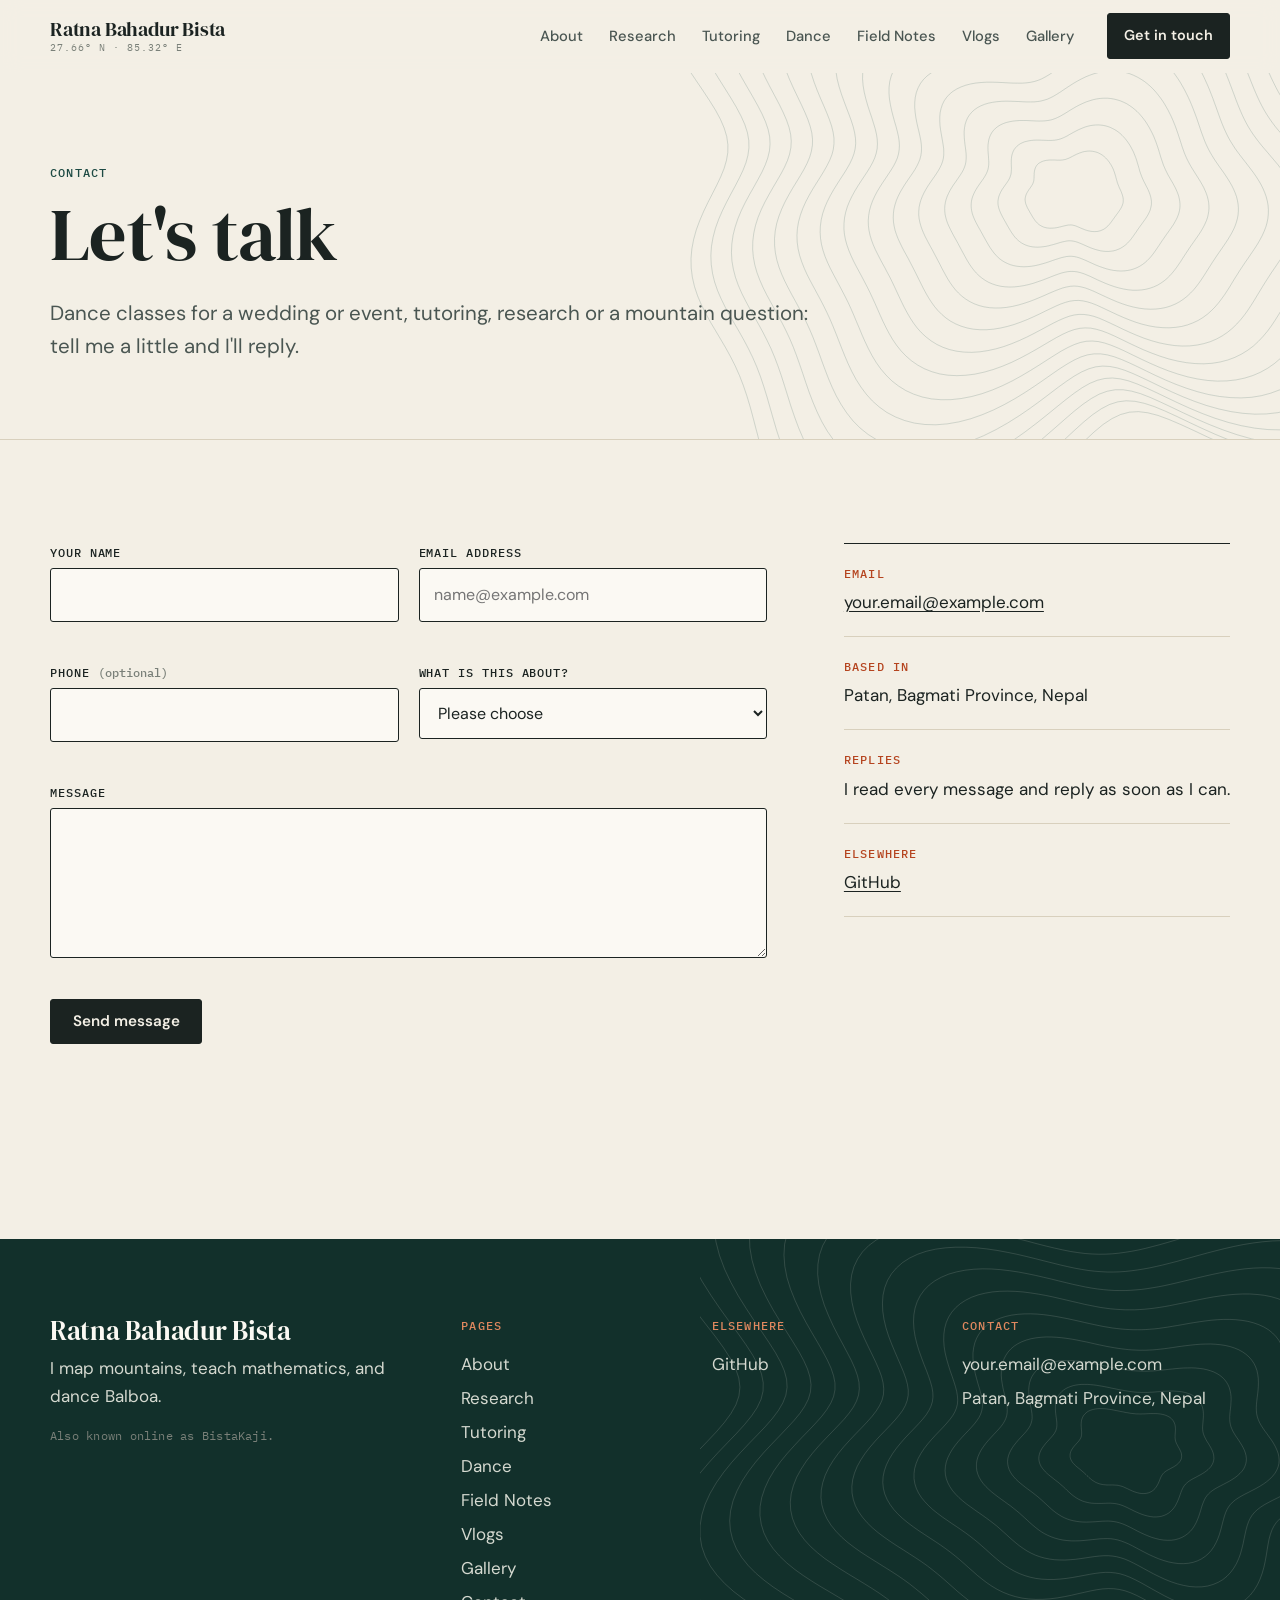
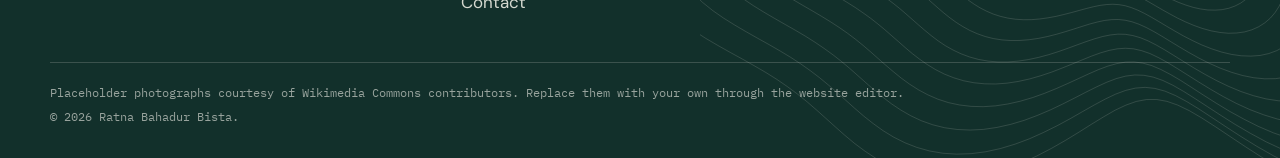
==== contact.html @ 3129ac55 "Add files via upload" ====
<!DOCTYPE html>
<html lang="en">
<head>
  <meta charset="utf-8">
  <meta name="viewport" content="width=device-width, initial-scale=1">
  <title>Contact | Ratna Bahadur Bista</title>
  <meta name="description" content="Contact Ratna Bahadur Bista about Balboa dance lessons for weddings and events, Mathematics and Physics tutoring, or GIS and mountain research.">
  <meta name="theme-color" content="#f3efe5">

  <meta property="og:type" content="website">
  <meta property="og:title" content="Contact | Ratna Bahadur Bista">
  <meta property="og:description" content="Contact Ratna Bahadur Bista about Balboa dance lessons for weddings and events, Mathematics and Physics tutoring, or GIS and mountain research.">
  <meta property="og:image" content="https://commons.wikimedia.org/wiki/Special:FilePath/Himalayas,_Ama_Dablam,_Nepal.jpg?width=1200">
  <meta name="twitter:card" content="summary_large_image">

  <link rel="icon" href="assets/img/favicon.svg" type="image/svg+xml">

  <link rel="preconnect" href="https://fonts.googleapis.com">
  <link rel="preconnect" href="https://fonts.gstatic.com" crossorigin>
  <link rel="stylesheet" href="assets/css/fonts.css">
  <link rel="stylesheet" href="assets/css/style.css">

  <script>document.documentElement.classList.add("js");</script>
  <script src="assets/js/ui.js" defer></script>
  <script src="assets/js/content.js" defer></script>
</head>

<body data-page="contact">

  <div id="site-header"></div>

  <main id="main" tabindex="-1">
    <section class="page-head">
      <div class="wrap">
        <p class="label">Contact</p>
        <h1>Let's talk</h1>
        <p class="lede">
          Dance classes for a wedding or event, tutoring, research or a mountain question:
          tell me a little and I'll reply.
        </p>
      </div>
    </section>

    <section class="section">
      <div class="wrap contact-grid">

        <form id="contactForm" action="https://api.web3forms.com/submit" method="POST" novalidate>
          <input type="hidden" name="access_key" value="36058563-68e9-4962-98e3-a7dc80bc1c8d">
          <input type="hidden" name="from_name" value="Website enquiry">
          <input type="checkbox" name="botcheck" style="display:none" tabindex="-1" autocomplete="off">

          <div class="field-row">
            <div class="field">
              <label for="name">Your name</label>
              <input id="name" name="name" type="text" autocomplete="name" maxlength="100" required>
              <span class="field-error" aria-live="polite"></span>
            </div>
            <div class="field">
              <label for="email">Email address</label>
              <input id="email" name="email" type="email" autocomplete="email" placeholder="name@example.com" required>
              <span class="field-error" aria-live="polite"></span>
            </div>
          </div>

          <div class="field-row">
            <div class="field">
              <label for="phone">Phone <span class="optional">(optional)</span></label>
              <input id="phone" name="phone" type="tel" autocomplete="tel">
              <span class="field-error"></span>
            </div>
            <div class="field">
              <label for="topic">What is this about?</label>
              <select id="topic" name="topic" required>
                <option value="">Please choose</option>
                <optgroup label="Dance">
                  <option>Dance: wedding lesson or first dance</option>
                  <option>Dance: ballroom or social dance event</option>
                  <option>Dance: school, college or club workshop</option>
                  <option>Dance: private or group lessons</option>
                </optgroup>
                <optgroup label="Other">
                  <option>Tutoring: Mathematics</option>
                  <option>Tutoring: Physics</option>
                  <option>GIS or research collaboration</option>
                  <option>Trekking or mountain enquiry</option>
                  <option>Something else</option>
                </optgroup>
              </select>
              <span class="field-error" aria-live="polite"></span>
            </div>
          </div>

          <fieldset class="event-fields" id="eventFields" hidden>
            <legend class="label" style="padding:0 8px">About your event or group</legend>

            <div class="field-row">
              <div class="field">
                <label for="eventDate">Date <span class="optional">(if known)</span></label>
                <input id="eventDate" name="event_date" type="text" placeholder="e.g. 14 February 2027">
                <span class="field-error"></span>
              </div>
              <div class="field">
                <label for="eventPlace">Venue or city</label>
                <input id="eventPlace" name="event_place" type="text">
                <span class="field-error"></span>
              </div>
            </div>

            <div class="field-row">
              <div class="field">
                <label for="groupSize">Approximate number of people</label>
                <input id="groupSize" name="group_size" type="number" min="1" inputmode="numeric">
                <span class="field-error"></span>
              </div>
              <div class="field">
                <label for="groupLevel">Dance experience</label>
                <select id="groupLevel" name="group_level">
                  <option value="">Not sure</option>
                  <option>Complete beginners</option>
                  <option>Some experience</option>
                  <option>Mixed levels</option>
                </select>
                <span class="field-error"></span>
              </div>
            </div>
          </fieldset>

          <div class="field">
            <label for="message">Message</label>
            <textarea id="message" name="message" maxlength="3000" required></textarea>
            <span class="field-error" aria-live="polite"></span>
          </div>

          <div class="h-captcha" data-captcha="true"></div>

          <button class="btn btn-solid" type="submit">Send message</button>
          <p class="form-result" id="formResult" role="status" aria-live="polite"></p>
        </form>

        <aside class="contact-side" aria-label="Contact details">
          <div>
            <p class="label">Email</p>
            <p><a data-mailto="site.email" href="#">your.email@example.com</a></p>
          </div>
          <div>
            <p class="label">Based in</p>
            <p data-text="site.location">Patan, Bagmati Province, Nepal</p>
          </div>
          <div>
            <p class="label">Replies</p>
            <p data-text="site.replyNote">I read every message and reply as soon as I can.</p>
          </div>
          <div>
            <p class="label">Elsewhere</p>
            <div class="social-list">
              <a data-href="site.github" hidden target="_blank" rel="noopener">GitHub</a>
              <a data-href="site.linkedin" hidden target="_blank" rel="noopener">LinkedIn</a>
              <a data-href="site.youtube" hidden target="_blank" rel="noopener">YouTube</a>
              <a data-href="site.instagram" hidden target="_blank" rel="noopener">Instagram</a>
              <a data-href="site.researchgate" hidden target="_blank" rel="noopener">ResearchGate</a>
            </div>
          </div>
        </aside>
      </div>
    </section>
  </main>

  <div id="site-footer"></div>

  <noscript>
    <p style="padding:16px;text-align:center">This website needs JavaScript to show its content.</p>
  </noscript>

  <script src="assets/js/contact.js" defer></script>
  <script src="https://web3forms.com/client/script.js" async defer></script>

</body>
</html>
---- assets/css/fonts.css ----
/* ============================================================
   FONTS: the one file to edit to change fonts across the whole site.

   HOW TO CHANGE THE FONT
   1. Exactly ONE preset below must be active (not commented out).
   2. To switch: put comment marks around the active preset, and
      remove the comment marks around the preset you want.
   3. Commit the file. Every page updates. Nothing else needs editing.

   TO USE ANY OTHER GOOGLE FONT
   Choose it on fonts.google.com, copy its import URL into a new preset,
   and set --font-display (headings) and --font-body (text).
   ============================================================ */


/* PRESET 1 (active): DM Serif Display for headings, DM Sans for text */
@import url("https://fonts.googleapis.com/css2?family=DM+Serif+Display:ital@0;1&family=DM+Sans:wght@400;500;600;700&family=IBM+Plex+Mono:wght@400;500&display=swap");

:root {
  --font-display: "DM Serif Display", Georgia, "Times New Roman", serif;
  --font-body: "DM Sans", system-ui, -apple-system, "Segoe UI", sans-serif;
  --font-mono: "IBM Plex Mono", ui-monospace, "SFMono-Regular", Menlo, monospace;
  --display-weight: 400;
  --display-letter-spacing: -0.01em;
  --display-variation: normal;
  --numeral-style: italic;
}


/* PRESET 2: Newsreader for headings, DM Sans for text
@import url("https://fonts.googleapis.com/css2?family=Newsreader:wght@400;500;600&family=DM+Sans:wght@400;500;600;700&family=IBM+Plex+Mono:wght@400;500&display=swap");

:root {
  --font-display: "Newsreader", Georgia, "Times New Roman", serif;
  --font-body: "DM Sans", system-ui, -apple-system, "Segoe UI", sans-serif;
  --font-mono: "IBM Plex Mono", ui-monospace, "SFMono-Regular", Menlo, monospace;
  --display-weight: 500;
  --display-letter-spacing: -0.015em;
  --display-variation: normal;
  --numeral-style: italic;
}
*/


/* PRESET 3: DM Sans for headings, Source Serif 4 for text
@import url("https://fonts.googleapis.com/css2?family=DM+Sans:wght@500;600;700&family=Source+Serif+4:wght@400;500;600&family=IBM+Plex+Mono:wght@400;500&display=swap");

:root {
  --font-display: "DM Sans", system-ui, -apple-system, "Segoe UI", sans-serif;
  --font-body: "Source Serif 4", Georgia, "Times New Roman", serif;
  --font-mono: "IBM Plex Mono", ui-monospace, "SFMono-Regular", Menlo, monospace;
  --display-weight: 600;
  --display-letter-spacing: -0.025em;
  --display-variation: normal;
  --numeral-style: normal;
}
*/


/* PRESET 4: the original Fraunces and Instrument Sans
@import url("https://fonts.googleapis.com/css2?family=Fraunces:opsz,wght@9..144,400;9..144,500;9..144,600&family=Instrument+Sans:wght@400;500;600;700&family=IBM+Plex+Mono:wght@400;500&display=swap");

:root {
  --font-display: "Fraunces", Georgia, "Times New Roman", serif;
  --font-body: "Instrument Sans", system-ui, -apple-system, "Segoe UI", sans-serif;
  --font-mono: "IBM Plex Mono", ui-monospace, "SFMono-Regular", Menlo, monospace;
  --display-weight: 500;
  --display-letter-spacing: -0.02em;
  --display-variation: "opsz" 96;
  --numeral-style: italic;
}
*/
---- assets/css/style.css ----
/* ============================================================
   Ratna Bahadur Bista: personal website
   Design: field-notebook editorial. Warm paper, spruce and ember,
   hairline rules, topographic contours.
   FONTS are defined in fonts.css, not here.
   ============================================================ */

/* ---------- 1. Design tokens ---------- */
:root {
  --paper: #f3efe5;
  --paper-2: #ebe5d6;
  --snow: #fbf9f3;
  --ink: #1b2321;
  --ink-soft: #4a5652;
  --muted: #7a8079;
  --spruce: #1d4a43;
  --spruce-deep: #12302b;
  --ember: #b5441f;
  --ember-deep: #8f3313;
  --line: #d8d0bd;

  --max: 1180px;
  --radius: 3px;
  --ease: cubic-bezier(0.2, 0.7, 0.2, 1);
}

/* ---------- 2. Reset and base ---------- */
*, *::before, *::after { box-sizing: border-box; }

html {
  scroll-behavior: smooth;
  scroll-padding-top: 88px;
  -webkit-text-size-adjust: 100%;
}

body {
  margin: 0;
  background: var(--paper);
  color: var(--ink);
  font-family: var(--font-body, system-ui, -apple-system, "Segoe UI", sans-serif);
  font-size: 1.0625rem;
  line-height: 1.65;
  -webkit-font-smoothing: antialiased;
  text-rendering: optimizeLegibility;
}

body.dialog-open { overflow: hidden; }

img, svg { display: block; max-width: 100%; }
img { height: auto; }

a { color: inherit; text-decoration: none; }
p { margin: 0 0 1em; }
ul, ol { margin: 0; padding: 0; list-style: none; }
button { font: inherit; color: inherit; cursor: pointer; }
fieldset { min-width: 0; margin: 0; }
[hidden] { display: none !important; }

::selection { background: var(--ember); color: var(--snow); }

:focus-visible {
  outline: 3px solid var(--ember);
  outline-offset: 3px;
  border-radius: 2px;
}

.skip-link {
  position: absolute;
  left: 12px;
  top: -60px;
  z-index: 300;
  padding: 10px 16px;
  background: var(--ink);
  color: var(--paper);
  border-radius: var(--radius);
  transition: top 0.2s var(--ease);
}
.skip-link:focus { top: 12px; }

.wrap {
  width: min(var(--max), 100% - 44px);
  margin-inline: auto;
}

/* ---------- 3. Typography ---------- */
h1, h2, h3, h4 {
  margin: 0 0 0.5em;
  font-family: var(--font-display, Georgia, "Times New Roman", serif);
  font-weight: var(--display-weight, 400);
  letter-spacing: var(--display-letter-spacing, -0.01em);
  font-variation-settings: var(--display-variation, normal);
  line-height: 1.1;
}

h1 { font-size: clamp(2.5rem, 6vw, 4.6rem); line-height: 1.02; }
h2 { font-size: clamp(1.8rem, 3.6vw, 2.7rem); }
h3 { font-size: clamp(1.25rem, 2vw, 1.55rem); line-height: 1.2; }

.label {
  margin: 0 0 0.9rem;
  font-family: var(--font-mono, ui-monospace, Menlo, monospace);
  font-size: 0.74rem;
  font-weight: 500;
  letter-spacing: 0.1em;
  text-transform: uppercase;
  color: var(--spruce);
}

.lede {
  font-size: clamp(1.1rem, 1.6vw, 1.28rem);
  line-height: 1.6;
  color: var(--ink-soft);
  max-width: 38em;
}

.muted { color: var(--ink-soft); }
.empty { padding: 28px 0; color: var(--muted); }

.caption {
  margin: 0.55rem 0 0;
  font-family: var(--font-mono, ui-monospace, Menlo, monospace);
  font-size: 0.72rem;
  line-height: 1.5;
  letter-spacing: 0.02em;
  color: var(--muted);
}

/* ---------- 4. Buttons and links ---------- */
.btn {
  display: inline-flex;
  align-items: center;
  gap: 0.6rem;
  padding: 0.85rem 1.35rem;
  border: 1px solid var(--ink);
  border-radius: var(--radius);
  font-size: 0.95rem;
  font-weight: 600;
  line-height: 1;
  transition: background 0.25s var(--ease), color 0.25s var(--ease),
              border-color 0.25s var(--ease), transform 0.25s var(--ease);
}
.btn:hover { transform: translateY(-1px); }
.btn-solid { background: var(--ink); color: var(--paper); }
.btn-solid:hover { background: var(--ember); border-color: var(--ember); }
.btn-ghost { background: transparent; }
.btn-ghost:hover { background: var(--ink); color: var(--paper); }
.btn-paper { background: var(--paper); border-color: var(--paper); color: var(--ember-deep); }
.btn-paper:hover { background: var(--snow); }
.btn-line-paper { border-color: var(--paper); color: var(--paper); }
.btn-line-paper:hover { background: var(--paper); color: var(--ember-deep); }

.text-link, .text-button {
  display: inline-flex;
  align-items: center;
  gap: 0.45rem;
  padding: 0;
  border: 0;
  background-color: transparent;
  font-size: 0.95rem;
  font-weight: 600;
  color: var(--spruce);
  background-image: linear-gradient(currentColor, currentColor);
  background-size: 100% 1px;
  background-position: 0 100%;
  background-repeat: no-repeat;
  transition: color 0.2s var(--ease), background-size 0.3s var(--ease);
}
.text-link:hover, .text-button:hover { color: var(--ember); background-size: 0% 1px; }
.text-link .arrow, .text-button .arrow { transition: transform 0.25s var(--ease); }
.text-link:hover .arrow, .text-button:hover .arrow { transform: translateX(4px); }

/* ---------- 5. Header and navigation ---------- */
#site-header { min-height: 72px; }

.site-header {
  position: sticky;
  top: 0;
  z-index: 100;
  background: rgba(243, 239, 229, 0.92);
  backdrop-filter: blur(10px);
  -webkit-backdrop-filter: blur(10px);
  border-bottom: 1px solid transparent;
  transition: border-color 0.3s var(--ease);
}
.site-header.is-scrolled { border-bottom-color: var(--line); }

.header-inner {
  display: flex;
  align-items: center;
  justify-content: space-between;
  gap: 24px;
  min-height: 72px;
}

.wordmark { display: flex; flex-direction: column; line-height: 1.15; }
.wordmark-name {
  font-family: var(--font-display, Georgia, serif);
  font-size: 1.28rem;
  font-weight: var(--display-weight, 400);
  letter-spacing: var(--display-letter-spacing, -0.01em);
}
.wordmark-coords {
  font-family: var(--font-mono, ui-monospace, Menlo, monospace);
  font-size: 0.64rem;
  letter-spacing: 0.1em;
  text-transform: uppercase;
  color: var(--muted);
}

.primary-nav { display: flex; align-items: center; gap: 22px; }
.primary-nav ul { display: flex; gap: 4px; }

.primary-nav li a {
  position: relative;
  display: block;
  padding: 8px 11px;
  font-size: 0.92rem;
  font-weight: 500;
  color: var(--ink-soft);
  transition: color 0.2s var(--ease);
}
.primary-nav li a::after {
  content: "";
  position: absolute;
  left: 11px;
  right: 11px;
  bottom: 3px;
  height: 1px;
  background: var(--ember);
  transform: scaleX(0);
  transform-origin: left;
  transition: transform 0.3s var(--ease);
}
.primary-nav li a:hover,
.primary-nav li a[aria-current="page"] { color: var(--ink); }
.primary-nav li a:hover::after,
.primary-nav li a[aria-current="page"]::after { transform: scaleX(1); }

.nav-cta {
  padding: 10px 16px;
  border: 1px solid var(--ink);
  border-radius: var(--radius);
  font-size: 0.9rem;
  font-weight: 600;
  white-space: nowrap;
  transition: background 0.25s var(--ease), color 0.25s var(--ease);
}
.nav-cta:hover, .nav-cta[aria-current="page"] { background: var(--ink); color: var(--paper); }

.menu-toggle {
  display: none;
  padding: 9px 14px;
  border: 1px solid var(--ink);
  border-radius: var(--radius);
  background: none;
  font-family: var(--font-mono, ui-monospace, Menlo, monospace);
  font-size: 0.75rem;
  letter-spacing: 0.1em;
  text-transform: uppercase;
}

/* ---------- 6. Sections ---------- */
.section { padding: clamp(56px, 8vw, 104px) 0; }
.section-alt { background: var(--paper-2); }

.section-head {
  display: flex;
  align-items: end;
  justify-content: space-between;
  gap: 24px;
  margin-bottom: clamp(24px, 4vw, 44px);
}
.section-head h2 { margin: 0; }

.page-head {
  position: relative;
  padding: clamp(48px, 7vw, 92px) 0 clamp(32px, 5vw, 56px);
  border-bottom: 1px solid var(--line);
  overflow: hidden;
}
.page-head::before {
  content: "";
  position: absolute;
  inset: 0;
  background: url("../img/contours.svg") right -160px top -260px / 760px auto no-repeat;
  pointer-events: none;
}
.page-head .wrap { position: relative; }
.page-head h1 { max-width: 15em; margin-bottom: 0.35em; }

/* ---------- 7. Home hero ---------- */
.hero {
  position: relative;
  overflow: hidden;
  padding: clamp(40px, 7vw, 88px) 0 clamp(56px, 8vw, 104px);
}
.hero::before {
  content: "";
  position: absolute;
  inset: 0;
  background: url("../img/contours.svg") right -200px top -120px / 920px auto no-repeat;
  pointer-events: none;
}
.hero-grid {
  position: relative;
  display: grid;
  grid-template-columns: minmax(0, 1.15fr) minmax(0, 0.85fr);
  gap: clamp(32px, 6vw, 84px);
  align-items: center;
}
.hero h1 { margin-bottom: 0.45em; }
.actions { display: flex; flex-wrap: wrap; gap: 12px; margin-top: 2rem; }

.portrait { position: relative; margin: 0; isolation: isolate; }
.portrait img {
  width: 100%;
  aspect-ratio: 4 / 5;
  object-fit: cover;
  border-radius: var(--radius);
  background: var(--paper-2);
}
.portrait::before {
  content: "";
  position: absolute;
  inset: 16px -16px -16px 16px;
  border: 1px solid var(--ink);
  border-radius: var(--radius);
  z-index: -1;
}
.specimen {
  position: absolute;
  left: -18px;
  bottom: 34px;
  display: flex;
  flex-direction: column;
  gap: 2px;
  padding: 10px 14px;
  background: var(--snow);
  border: 1px solid var(--ink);
  font-family: var(--font-mono, ui-monospace, Menlo, monospace);
  font-size: 0.74rem;
  letter-spacing: 0.04em;
}
.specimen .label { margin: 0; font-size: 0.62rem; color: var(--ember); }

/* ---------- 8. Currently strip ---------- */
.currently { border-block: 1px solid var(--ink); background: var(--snow); }
.currently-list { display: grid; grid-template-columns: repeat(4, 1fr); }
.currently-list li { padding: 22px 22px 22px 0; }
.currently-list li + li { padding-left: 22px; border-left: 1px solid var(--line); }
.currently-list .label { margin-bottom: 0.4rem; color: var(--ember); }
.currently-list p { margin: 0; font-size: 0.98rem; line-height: 1.45; }

/* ---------- 9. Pillars ---------- */
.pillar {
  display: grid;
  grid-template-columns: 90px minmax(0, 0.8fr) minmax(0, 1.4fr) auto;
  gap: 24px;
  align-items: baseline;
  padding: 30px 0;
  border-top: 1px solid var(--ink);
}
.pillar:last-child { border-bottom: 1px solid var(--ink); }
.pillar-number, .steps li::before {
  font-family: var(--font-display, Georgia, serif);
  font-style: var(--numeral-style, italic);
  color: var(--ember);
}
.pillar-number { font-size: 1.6rem; }
.pillar h3 { margin: 0; font-size: clamp(1.8rem, 3.4vw, 2.6rem); }
.pillar p { margin: 0; color: var(--ink-soft); }

/* ---------- 10. Entries (research) ---------- */
.entry {
  display: grid;
  grid-template-columns: minmax(0, 0.9fr) minmax(0, 1.1fr);
  gap: clamp(20px, 4vw, 48px);
  padding: clamp(24px, 4vw, 40px) 0;
  border-top: 1px solid var(--line);
}
.entry:last-child { border-bottom: 1px solid var(--line); }
.entry-media { margin: 0; }
.entry-media img {
  width: 100%;
  aspect-ratio: 4 / 3;
  object-fit: cover;
  border-radius: var(--radius);
  background: var(--paper-2);
}
.entry-body h3 { margin-bottom: 0.4em; }
.entry-body p { color: var(--ink-soft); }

/* ---------- 11. Filter chips ---------- */
.chips { display: flex; flex-wrap: wrap; gap: 8px; margin-bottom: 28px; }
.chip {
  padding: 8px 15px;
  border: 1px solid var(--line);
  border-radius: 999px;
  background: transparent;
  font-size: 0.88rem;
  font-weight: 500;
  transition: all 0.2s var(--ease);
}
.chip:hover { border-color: var(--ink); }
.chip.is-active { background: var(--ink); border-color: var(--ink); color: var(--paper); }

/* ---------- 12. Field notes ---------- */
.note {
  display: grid;
  grid-template-columns: 210px minmax(0, 1fr);
  gap: clamp(16px, 4vw, 48px);
  padding: clamp(24px, 4vw, 40px) 0;
  border-top: 1px solid var(--line);
}
.note:last-child { border-bottom: 1px solid var(--line); }
.note-meta { display: flex; flex-direction: column; gap: 4px; }
.note-meta .label { margin: 0; color: var(--ember); }
.note-meta time { font-family: var(--font-mono, ui-monospace, Menlo, monospace); font-size: 0.78rem; color: var(--muted); }
.note-main { max-width: 44rem; }
.note-main p { color: var(--ink-soft); }
.note-main figure { margin: 1.4rem 0 0; }
.note-main img {
  width: 100%;
  aspect-ratio: 16 / 9;
  object-fit: cover;
  border-radius: var(--radius);
  background: var(--paper-2);
}

.mini-grid { display: grid; grid-template-columns: repeat(3, 1fr); gap: 28px; }
.mini img {
  width: 100%;
  aspect-ratio: 3 / 2;
  object-fit: cover;
  border-radius: var(--radius);
  margin-bottom: 14px;
  background: var(--paper-2);
}
.mini h3 { font-size: 1.25rem; margin-bottom: 0.3em; }
.mini p { color: var(--ink-soft); font-size: 0.97rem; }

/* ---------- 13. Dance band ---------- */
.band {
  position: relative;
  overflow: hidden;
  padding: clamp(56px, 8vw, 96px) 0;
  background: var(--ember);
  color: var(--snow);
}
.band::before {
  content: "";
  position: absolute;
  inset: 0;
  background: url("../img/contours-light.svg") left -220px bottom -300px / 900px auto no-repeat;
  pointer-events: none;
}
.band .wrap { position: relative; display: grid; grid-template-columns: 1.3fr 0.7fr; gap: 40px; align-items: end; }
.band h2 { font-size: clamp(2rem, 4.4vw, 3.4rem); max-width: 14em; }
.band .label { color: #f4c9b6; }
.band p { color: #fbe4d8; max-width: 36em; }
.band .actions { margin: 0; justify-content: flex-end; }

/* ---------- 14. About ---------- */
.split {
  display: grid;
  grid-template-columns: minmax(0, 1.1fr) minmax(0, 0.9fr);
  gap: clamp(32px, 6vw, 84px);
  align-items: start;
}
.prose p { color: var(--ink-soft); max-width: 36em; }

.principles { display: grid; grid-template-columns: repeat(3, 1fr); border-top: 1px solid var(--ink); }
.principle { padding: 26px 26px 26px 0; }
.principle + .principle { padding-left: 26px; border-left: 1px solid var(--line); }
.principle h3 { font-size: 1.3rem; }
.principle p { color: var(--ink-soft); margin: 0; font-size: 0.98rem; }

.timeline { border-left: 1px solid var(--ink); margin-left: 6px; }
.timeline li { position: relative; padding: 0 0 30px 28px; }
.timeline li::before {
  content: "";
  position: absolute;
  left: -6px;
  top: 7px;
  width: 11px;
  height: 11px;
  border-radius: 50%;
  background: var(--paper);
  border: 2px solid var(--ember);
}
.timeline .label { margin-bottom: 0.2rem; color: var(--ember); }
.timeline h3 { font-size: 1.2rem; margin-bottom: 0.2em; }
.timeline p { margin: 0; color: var(--ink-soft); }

.tag-list { display: flex; flex-wrap: wrap; gap: 8px; }
.tag-list li { padding: 6px 12px; border: 1px solid var(--line); border-radius: 999px; font-size: 0.9rem; }

/* ---------- 15. Lists used on tutoring and dance ---------- */
.rows > li {
  display: grid;
  grid-template-columns: minmax(0, 0.8fr) minmax(0, 0.7fr) minmax(0, 1.5fr);
  gap: 24px;
  padding: 26px 0;
  border-top: 1px solid var(--line);
  align-items: baseline;
}
.rows > li:last-child { border-bottom: 1px solid var(--line); }
.rows h3 { margin: 0; }
.rows p { margin: 0; color: var(--ink-soft); }
.rows .label { margin: 0; color: var(--ember); }
.rows.two > li { grid-template-columns: minmax(0, 0.8fr) minmax(0, 1.6fr); }
.rows.two .text-link { grid-column: 2; justify-self: start; margin-top: 4px; }

.steps { counter-reset: step; display: grid; grid-template-columns: repeat(4, 1fr); border-top: 1px solid var(--ink); }
.steps li { counter-increment: step; padding: 26px 22px 0 0; }
.steps li + li { padding-left: 22px; border-left: 1px solid var(--line); }
.steps li::before {
  content: counter(step, decimal-leading-zero);
  display: block;
  margin-bottom: 14px;
  font-size: 1.5rem;
}
.steps h3 { font-size: 1.2rem; }
.steps p { color: var(--ink-soft); font-size: 0.97rem; margin: 0; }

.checklist li {
  position: relative;
  padding: 12px 0 12px 32px;
  border-top: 1px solid var(--line);
  color: var(--ink-soft);
}
.checklist li:last-child { border-bottom: 1px solid var(--line); }
.checklist li::before {
  content: "";
  position: absolute;
  left: 4px;
  top: 19px;
  width: 12px;
  height: 7px;
  border-left: 2px solid var(--ember);
  border-bottom: 2px solid var(--ember);
  transform: rotate(-45deg);
}

.faq details { border-top: 1px solid var(--line); }
.faq details:last-child { border-bottom: 1px solid var(--line); }
.faq summary {
  list-style: none;
  display: flex;
  justify-content: space-between;
  gap: 16px;
  padding: 20px 0;
  font-family: var(--font-display, Georgia, serif);
  font-weight: var(--display-weight, 400);
  font-size: 1.2rem;
  cursor: pointer;
}
.faq summary::-webkit-details-marker { display: none; }
.faq summary::after { content: "+"; font-family: var(--font-mono, ui-monospace, monospace); color: var(--ember); transition: transform 0.25s var(--ease); }
.faq details[open] summary::after { transform: rotate(45deg); }
.faq details p { padding: 0 0 20px; margin: 0; color: var(--ink-soft); max-width: 40em; }

.dance-hero { background: var(--paper-2); }
.dance-hero .label { color: var(--ember); }

/* ---------- 16. Gallery ---------- */
.album { padding: clamp(32px, 5vw, 56px) 0; border-top: 1px solid var(--ink); }
.album:first-child { border-top: 0; padding-top: 0; }
.album-head { display: flex; justify-content: space-between; align-items: end; gap: 24px; margin-bottom: 24px; }
.album-head h2 { margin: 0 0 0.2em; }
.album-head p { margin: 0; color: var(--ink-soft); }

.album-cover { margin: 0 0 24px; }
.album-cover button { display: block; width: 100%; padding: 0; border: 0; background: none; cursor: zoom-in; }
.album-cover img {
  width: 100%;
  height: clamp(180px, 26vw, 280px);
  object-fit: cover;
  border-radius: var(--radius);
}

.photo-grid { display: grid; grid-template-columns: repeat(auto-fill, minmax(220px, 1fr)); gap: 18px; }
.photo { margin: 0; }
.photo button {
  display: block;
  width: 100%;
  padding: 0;
  border: 0;
  background: var(--paper-2);
  overflow: hidden;
  border-radius: var(--radius);
  cursor: zoom-in;
}
.photo img { width: 100%; aspect-ratio: 4 / 3; object-fit: cover; transition: transform 0.6s var(--ease); }
.photo button:hover img { transform: scale(1.05); }

/* ---------- 17. Videos ---------- */
.video-grid { display: grid; grid-template-columns: repeat(2, 1fr); gap: clamp(24px, 4vw, 44px); }
.video-frame {
  position: relative;
  aspect-ratio: 16 / 9;
  background: var(--spruce-deep);
  border-radius: var(--radius);
  overflow: hidden;
}
.video-frame iframe, .video-frame > button { position: absolute; inset: 0; width: 100%; height: 100%; border: 0; }
.video-frame > button { padding: 0; background: none; }
.video-frame img { width: 100%; height: 100%; object-fit: cover; opacity: 0.88; transition: opacity 0.3s var(--ease), transform 0.6s var(--ease); }
.video-frame > button:hover img { opacity: 1; transform: scale(1.03); }
.play-icon {
  position: absolute;
  left: 50%;
  top: 50%;
  display: grid;
  place-items: center;
  width: 72px;
  height: 72px;
  border-radius: 50%;
  background: var(--ember);
  color: var(--snow);
  transform: translate(-50%, -50%);
  transition: transform 0.3s var(--ease), background 0.3s var(--ease);
}
.video-frame > button:hover .play-icon { transform: translate(-50%, -50%) scale(1.08); background: var(--ember-deep); }
.play-icon svg { width: 26px; height: 26px; margin-left: 4px; }
.soon-badge {
  position: absolute;
  left: 14px;
  bottom: 14px;
  padding: 6px 10px;
  background: var(--snow);
  font-family: var(--font-mono, ui-monospace, monospace);
  font-size: 0.7rem;
  letter-spacing: 0.08em;
  text-transform: uppercase;
}
.video-body { padding-top: 16px; }
.video-body h3 { margin-bottom: 0.25em; }
.video-body p { color: var(--ink-soft); }

/* ---------- 18. Contact form ---------- */
.contact-grid {
  display: grid;
  grid-template-columns: minmax(0, 1.3fr) minmax(0, 0.7fr);
  gap: clamp(32px, 6vw, 84px);
  align-items: start;
}
.field { display: flex; flex-direction: column; gap: 6px; margin-bottom: 20px; }
.field-row { display: grid; grid-template-columns: 1fr 1fr; gap: 20px; }
.field label {
  font-family: var(--font-mono, ui-monospace, monospace);
  font-size: 0.72rem;
  font-weight: 500;
  letter-spacing: 0.08em;
  text-transform: uppercase;
}
.field .optional { color: var(--muted); text-transform: none; letter-spacing: 0; }
.field input, .field select, .field textarea {
  width: 100%;
  padding: 13px 14px;
  border: 1px solid var(--ink);
  border-radius: var(--radius);
  background: var(--snow);
  font: inherit;
  font-size: 1rem;
  color: var(--ink);
  transition: box-shadow 0.2s var(--ease), border-color 0.2s var(--ease);
}
.field textarea { min-height: 150px; resize: vertical; }
.field input:focus, .field select:focus, .field textarea:focus {
  outline: none;
  border-color: var(--ember);
  box-shadow: 0 0 0 3px rgba(181, 68, 31, 0.18);
}
.field.has-error input, .field.has-error select, .field.has-error textarea { border-color: var(--ember-deep); background: #fff4ef; }
.field-error { min-height: 1.1em; font-size: 0.85rem; color: var(--ember-deep); }
.event-fields {
  margin-bottom: 20px;
  padding: 22px 22px 2px;
  border: 1px dashed var(--ink);
  border-radius: var(--radius);
  background: var(--paper-2);
}
.event-fields > .label { color: var(--ember); }
.form-result { margin: 16px 0 0; font-size: 0.97rem; }
.form-result.is-ok { color: var(--spruce); font-weight: 600; }
.form-result.is-error { color: var(--ember-deep); font-weight: 600; }

.contact-side { border-top: 1px solid var(--ink); }
.contact-side > div { padding: 20px 0; border-bottom: 1px solid var(--line); }
.contact-side .label { margin-bottom: 0.3rem; color: var(--ember); }
.contact-side p { margin: 0; }
.contact-side a { text-decoration: underline; text-underline-offset: 3px; }
.social-list { display: flex; flex-wrap: wrap; gap: 6px 18px; }

/* ---------- 19. Dialogs ---------- */
dialog { border: 0; padding: 0; color: var(--ink); }
dialog::backdrop { background: rgba(18, 28, 26, 0.72); backdrop-filter: blur(3px); }

.dialog {
  width: min(720px, calc(100% - 32px));
  max-height: calc(100% - 48px);
  background: var(--paper);
  border: 1px solid var(--ink);
  border-radius: var(--radius);
}
.dialog-inner { padding: clamp(22px, 4vw, 40px); overflow: auto; }
.dialog-inner img { width: 100%; aspect-ratio: 16 / 9; object-fit: cover; border-radius: var(--radius); margin-bottom: 4px; }
.dialog-inner dl { margin: 1.4rem 0 0; }
.dialog-inner dt { font-family: var(--font-mono, ui-monospace, monospace); font-size: 0.72rem; letter-spacing: 0.1em; text-transform: uppercase; color: var(--ember); margin-top: 1rem; }
.dialog-inner dd { margin: 0.2rem 0 0; color: var(--ink-soft); }
.dialog-close {
  position: absolute;
  top: 12px;
  right: 12px;
  width: 38px;
  height: 38px;
  border: 1px solid var(--ink);
  border-radius: 50%;
  background: var(--snow);
  font-size: 1.3rem;
  line-height: 1;
}

.lightbox {
  width: 100%;
  max-width: none;
  height: 100%;
  max-height: none;
  background: rgba(14, 22, 20, 0.96);
  color: var(--paper);
}
.lightbox[open] { display: grid; place-items: center; }
.lb-figure { margin: 0; max-width: min(1100px, 100% - 140px); text-align: center; }
.lb-figure img { max-width: 100%; max-height: 78vh; margin: 0 auto; border-radius: var(--radius); object-fit: contain; }
.lb-figure figcaption { display: flex; flex-direction: column; gap: 4px; margin-top: 14px; font-size: 0.95rem; color: #d9d4c6; }
.lb-figure .label { margin: 0; color: #e0885f; }
.lb-btn {
  position: absolute;
  display: grid;
  place-items: center;
  width: 52px;
  height: 52px;
  border: 1px solid rgba(243, 239, 229, 0.5);
  border-radius: 50%;
  background: rgba(243, 239, 229, 0.06);
  color: var(--paper);
  font-size: 1.7rem;
  line-height: 1;
  transition: background 0.2s var(--ease), color 0.2s var(--ease);
}
.lb-btn:hover { background: var(--paper); color: var(--ink); }
.lb-close { top: 20px; right: 20px; }
.lb-prev { left: 22px; top: 50%; transform: translateY(-50%); }
.lb-next { right: 22px; top: 50%; transform: translateY(-50%); }

/* ---------- 20. Footer ---------- */
.site-footer {
  position: relative;
  overflow: hidden;
  margin-top: clamp(40px, 6vw, 80px);
  padding: clamp(48px, 6vw, 80px) 0 28px;
  background: var(--spruce-deep);
  color: #d5d9d0;
}
.site-footer::before {
  content: "";
  position: absolute;
  inset: 0;
  background: url("../img/contours-light.svg") right -240px top -200px / 820px auto no-repeat;
  pointer-events: none;
}
.footer-grid { position: relative; display: grid; grid-template-columns: 1.4fr 0.8fr 0.8fr 1fr; gap: 36px; }
.site-footer h2 { font-size: 1.7rem; color: var(--snow); margin-bottom: 0.3em; }
.site-footer .label { color: #e0885f; }
.site-footer li { margin-bottom: 6px; }
.site-footer a { transition: color 0.2s var(--ease); }
.site-footer a:hover { color: var(--snow); text-decoration: underline; text-underline-offset: 3px; }
.footer-note {
  position: relative;
  margin-top: 40px;
  padding-top: 20px;
  border-top: 1px solid rgba(243, 239, 229, 0.18);
  font-family: var(--font-mono, ui-monospace, monospace);
  font-size: 0.72rem;
  line-height: 1.7;
  color: #98a39d;
}
.footer-note p { margin: 0 0 4px; }

.to-top {
  position: fixed;
  right: 20px;
  bottom: 20px;
  z-index: 90;
  width: 46px;
  height: 46px;
  border: 1px solid var(--ink);
  border-radius: 50%;
  background: var(--paper);
  font-size: 1.15rem;
  opacity: 0;
  visibility: hidden;
  transform: translateY(10px);
  transition: opacity 0.3s var(--ease), transform 0.3s var(--ease), visibility 0.3s;
}
.to-top.is-shown { opacity: 1; visibility: visible; transform: none; }
.to-top:hover { background: var(--ink); color: var(--paper); }

/* ---------- 21. Motion ---------- */
@keyframes rise { from { opacity: 0; transform: translateY(14px); } to { opacity: 1; transform: none; } }
main { animation: rise 0.6s var(--ease) both; }

.js .reveal { opacity: 0; transform: translateY(18px); transition: opacity 0.7s var(--ease), transform 0.7s var(--ease); }
.js .reveal.is-visible { opacity: 1; transform: none; }

@media (prefers-reduced-motion: reduce) {
  html { scroll-behavior: auto; }
  *, *::before, *::after { animation: none !important; transition: none !important; }
  .js .reveal { opacity: 1; transform: none; }
}

/* ---------- 22. Responsive ---------- */
@media (max-width: 1040px) {
  .primary-nav ul { gap: 0; }
  .primary-nav li a { padding: 8px 8px; }
  .footer-grid { grid-template-columns: 1fr 1fr; }
}

@media (max-width: 900px) {
  .menu-toggle { display: inline-flex; }

  .primary-nav {
    position: absolute;
    left: 0;
    right: 0;
    top: 100%;
    display: none;
    flex-direction: column;
    align-items: stretch;
    gap: 0;
    padding: 12px 22px 24px;
    background: var(--paper);
    border-bottom: 1px solid var(--ink);
  }
  .primary-nav.is-open { display: flex; animation: rise 0.3s var(--ease) both; }
  .primary-nav ul { flex-direction: column; }
  .primary-nav li a { padding: 14px 0; border-bottom: 1px solid var(--line); font-size: 1.05rem; }
  .primary-nav li a::after { display: none; }
  .nav-cta { margin-top: 16px; text-align: center; padding: 14px; }

  .hero-grid, .split, .contact-grid, .entry, .band .wrap { grid-template-columns: 1fr; }
  .portrait { max-width: 420px; margin-inline: 8px 20px; }
  .band .actions { justify-content: flex-start; }

  .currently-list { grid-template-columns: 1fr 1fr; }
  .currently-list li { padding: 18px 16px 18px 0; border-bottom: 1px solid var(--line); }
  .currently-list li + li { padding-left: 0; border-left: 0; }
  .currently-list li:nth-child(even) { padding-left: 16px; border-left: 1px solid var(--line); }

  .pillar { grid-template-columns: 56px 1fr; gap: 6px 16px; }
  .pillar p, .pillar .text-link { grid-column: 2; }
  .pillar .text-link { justify-self: start; margin-top: 6px; }

  .note { grid-template-columns: 1fr; gap: 10px; }
  .note-meta { flex-direction: row; gap: 14px; align-items: baseline; }

  .mini-grid, .principles, .video-grid { grid-template-columns: 1fr; }
  .principle, .principle + .principle { padding: 22px 0; border-left: 0; border-bottom: 1px solid var(--line); }
  .steps { grid-template-columns: 1fr 1fr; }
  .steps li { padding-bottom: 22px; }
  .steps li:nth-child(odd) { padding-left: 0; border-left: 0; }
  .rows > li, .rows.two > li { grid-template-columns: 1fr; gap: 6px; }
  .rows.two .text-link { grid-column: 1; }

  .field-row { grid-template-columns: 1fr; gap: 0; }
  .lb-figure { max-width: calc(100% - 24px); }
  .lb-prev { left: 8px; top: auto; bottom: 18px; transform: none; }
  .lb-next { right: 8px; top: auto; bottom: 18px; transform: none; }
}

@media (max-width: 560px) {
  .footer-grid { grid-template-columns: 1fr; }
  .steps { grid-template-columns: 1fr; }
  .steps li, .steps li + li { padding-left: 0; border-left: 0; }
}

@media print {
  .site-header, .site-footer, .to-top, .skip-link { display: none !important; }
  body { background: #fff; }
}
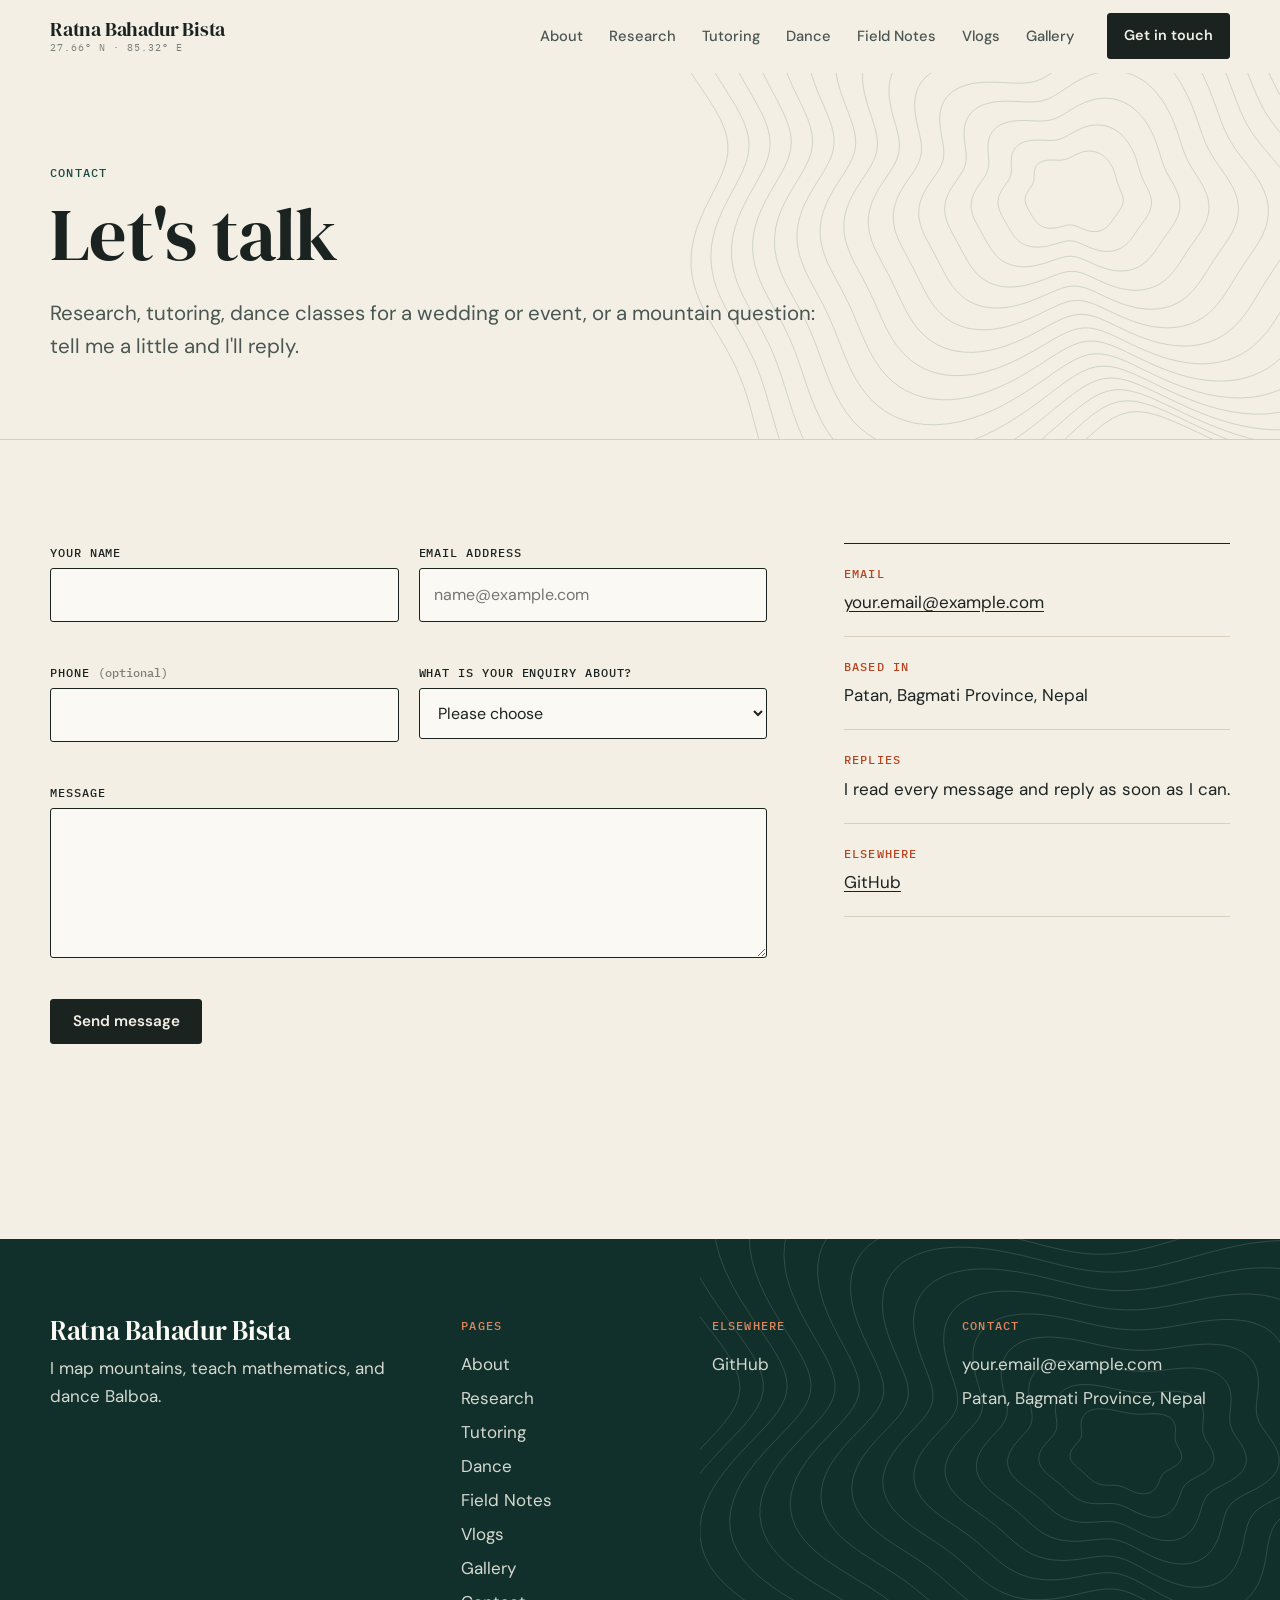
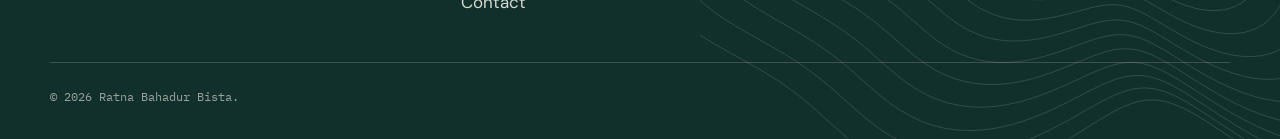
==== commit 18c608ac: "Update contact page meta descriptions and labels" ====
--- a/contact.html
+++ b/contact.html
@@ -4,12 +4,12 @@
   <meta charset="utf-8">
   <meta name="viewport" content="width=device-width, initial-scale=1">
   <title>Contact | Ratna Bahadur Bista</title>
-  <meta name="description" content="Contact Ratna Bahadur Bista about Balboa dance lessons for weddings and events, Mathematics and Physics tutoring, or GIS and mountain research.">
+  <meta name="description" content="Contact Ratna Bahadur Bista about research collaboration, Mathematics and Physics tutoring, Balboa dance lessons for weddings and events, or mountain guidance.">
   <meta name="theme-color" content="#f3efe5">
 
   <meta property="og:type" content="website">
   <meta property="og:title" content="Contact | Ratna Bahadur Bista">
-  <meta property="og:description" content="Contact Ratna Bahadur Bista about Balboa dance lessons for weddings and events, Mathematics and Physics tutoring, or GIS and mountain research.">
+  <meta property="og:description" content="Contact Ratna Bahadur Bista about research, tutoring, Balboa dance lessons or mountain guidance.">
   <meta property="og:image" content="https://commons.wikimedia.org/wiki/Special:FilePath/Himalayas,_Ama_Dablam,_Nepal.jpg?width=1200">
   <meta name="twitter:card" content="summary_large_image">
 
@@ -35,7 +35,7 @@
         <p class="label">Contact</p>
         <h1>Let's talk</h1>
         <p class="lede">
-          Dance classes for a wedding or event, tutoring, research or a mountain question:
+          Research, tutoring, dance classes for a wedding or event, or a mountain question:
           tell me a little and I'll reply.
         </p>
       </div>
@@ -69,28 +69,47 @@
               <span class="field-error"></span>
             </div>
             <div class="field">
-              <label for="topic">What is this about?</label>
+              <label for="topic">What is your enquiry about?</label>
               <select id="topic" name="topic" required>
                 <option value="">Please choose</option>
-                <optgroup label="Dance">
-                  <option>Dance: wedding lesson or first dance</option>
-                  <option>Dance: ballroom or social dance event</option>
-                  <option>Dance: school, college or club workshop</option>
-                  <option>Dance: private or group lessons</option>
-                </optgroup>
-                <optgroup label="Other">
-                  <option>Tutoring: Mathematics</option>
-                  <option>Tutoring: Physics</option>
-                  <option>GIS or research collaboration</option>
-                  <option>Trekking or mountain enquiry</option>
-                  <option>Something else</option>
-                </optgroup>
+                <option>Research and GIS collaboration</option>
+                <option>Tutoring</option>
+                <option>Dance (Balboa) lessons</option>
+                <option>Trekking and mountain guidance</option>
+                <option>Something else</option>
               </select>
               <span class="field-error" aria-live="polite"></span>
             </div>
           </div>
 
-          <fieldset class="event-fields" id="eventFields" hidden>
+          <!-- Appears after choosing Tutoring or Dance -->
+          <div class="field-row">
+            <div class="field" id="tutoringField" hidden>
+              <label for="tutoringSubject">Subject</label>
+              <select id="tutoringSubject" name="tutoring_subject" disabled>
+                <option value="">Please choose</option>
+                <option>Mathematics</option>
+                <option>Physics</option>
+                <option>GIS and spatial analysis</option>
+              </select>
+              <span class="field-error" aria-live="polite"></span>
+            </div>
+
+            <div class="field" id="danceTypeField" hidden>
+              <label for="danceType">Type of event or function</label>
+              <select id="danceType" name="dance_type" disabled>
+                <option value="">Please choose</option>
+                <option>Wedding (lesson or first dance)</option>
+                <option>Ballroom or social dance event</option>
+                <option>School, college or club workshop</option>
+                <option>Private or group lessons</option>
+                <option>Other event or function</option>
+              </select>
+              <span class="field-error" aria-live="polite"></span>
+            </div>
+          </div>
+
+          <fieldset class="event-fields" id="eventFields" hidden disabled>
             <legend class="label" style="padding:0 8px">About your event or group</legend>
 
             <div class="field-row">
@@ -173,6 +192,5 @@
 
   <script src="assets/js/contact.js" defer></script>
   <script src="https://web3forms.com/client/script.js" async defer></script>
-
 </body>
 </html>
